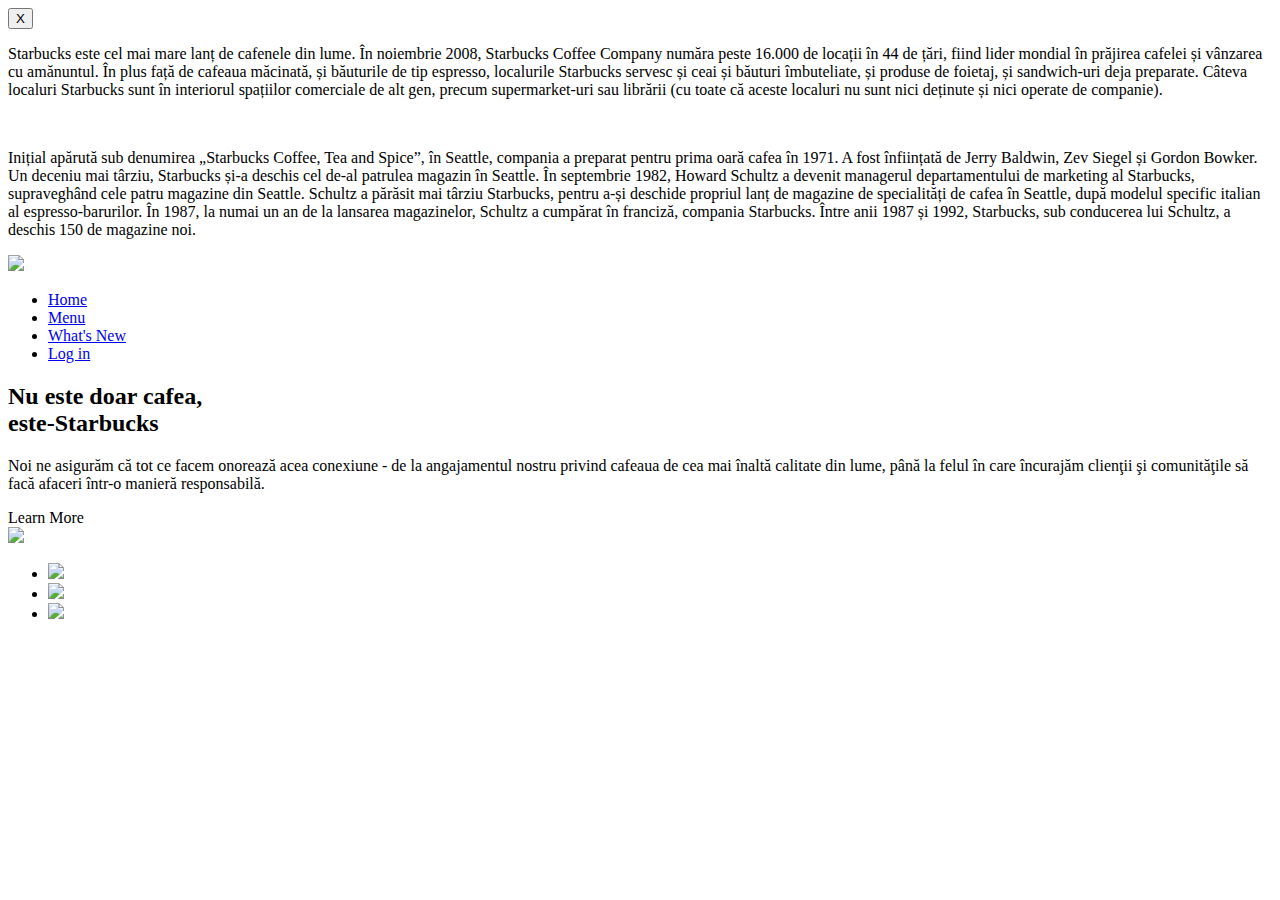
==== index.html @ b0ba19b4 "firstpush" ====
<!DOCTYPE html>
<html lang="en">
  <head>
    <meta charset="UTF-8" />
    <title>Starbucks</title>
    <link rel="stylesheet" href="./css/style.css" />
  </head>
  <body>
    <div id="showMore1" class="moreInfo hidden">
      <button id="closeMoreB" onclick="closeMore('showMore1')">X</button>
      <p>
        Starbucks este cel mai mare lanț de cafenele din lume. În noiembrie
        2008, Starbucks Coffee Company număra peste 16.000 de locații în 44 de
        țări, fiind lider mondial în prăjirea cafelei și vânzarea cu amănuntul.
        În plus față de cafeaua măcinată, și băuturile de tip espresso,
        localurile Starbucks servesc și ceai și băuturi îmbuteliate, și produse
        de foietaj, și sandwich-uri deja preparate. Câteva localuri Starbucks
        sunt în interiorul spațiilor comerciale de alt gen, precum
        supermarket-uri sau librării (cu toate că aceste localuri nu sunt nici
        deținute și nici operate de companie).
      </p>
      <br>
      <p>
        Inițial apărută sub denumirea „Starbucks Coffee, Tea and Spice”, în
        Seattle, compania a preparat pentru prima oară cafea în 1971. A fost
        înființată de Jerry Baldwin, Zev Siegel și Gordon Bowker. Un deceniu
        mai târziu, Starbucks și-a deschis cel de-al patrulea magazin în
        Seattle. În septembrie 1982, Howard Schultz a devenit managerul
        departamentului de marketing al Starbucks, supraveghând cele patru
        magazine din Seattle. Schultz a părăsit mai târziu Starbucks, pentru
        a-și deschide propriul lanț de magazine de specialități de cafea în
        Seattle, după modelul specific italian al espresso-barurilor. În
        1987, la numai un an de la lansarea magazinelor, Schultz a cumpărat în
        franciză, compania Starbucks. Între anii 1987 și 1992, Starbucks, sub
        conducerea lui Schultz, a deschis 150 de magazine noi.
      </p>
    </div>
    <section>
      <header>
        <a href="#" class="logo"><img src="../Starbucks/imagini/logo.png" /></a>
        <ul>
          <li><a href="index.html">Home</a></li>
          <li><a href="pages/menu.html">Menu</a></li>
          <li><a href="#">What's New</a></li>
          <li><a href="#">Log in</a></li>
        </ul>
      </header>
      <div class="content">
        <div class="textBox">
          <h2>Nu este doar cafea, <br />este-<span>Starbucks</span></h2>
          <p>
            Noi ne asigurăm că tot ce facem onorează acea conexiune - de la
            angajamentul nostru privind cafeaua de cea mai înaltă calitate din
            lume, până la felul în care încurajăm clienţii şi comunităţile să
            facă afaceri într-o manieră responsabilă.
          </p>
          <a onclick="showMore('showMore1')">Learn More</a>
        </div>
      </div>
      <div class="imgBox">
        <img src="imagini/img1.png" class="Starbucks" />
      </div>
      <ul class="thumb">
        <li>
          <a href="pages/dGreen.html">
            <img src="imagini/thumb1.png" />
          </a>
        </li>
        <li>
          <a href="pages/dPink.html">
            <img src="imagini/thumb2.png" />
          </a>
        </li>
        <li>
          <a href="pages/dPurple.html">
            <img src="imagini/thumb3.png" />
          </a>
        </li>
      </ul>
    </section>

    <script src="scripts/index.js"></script>
  </body>
</html>
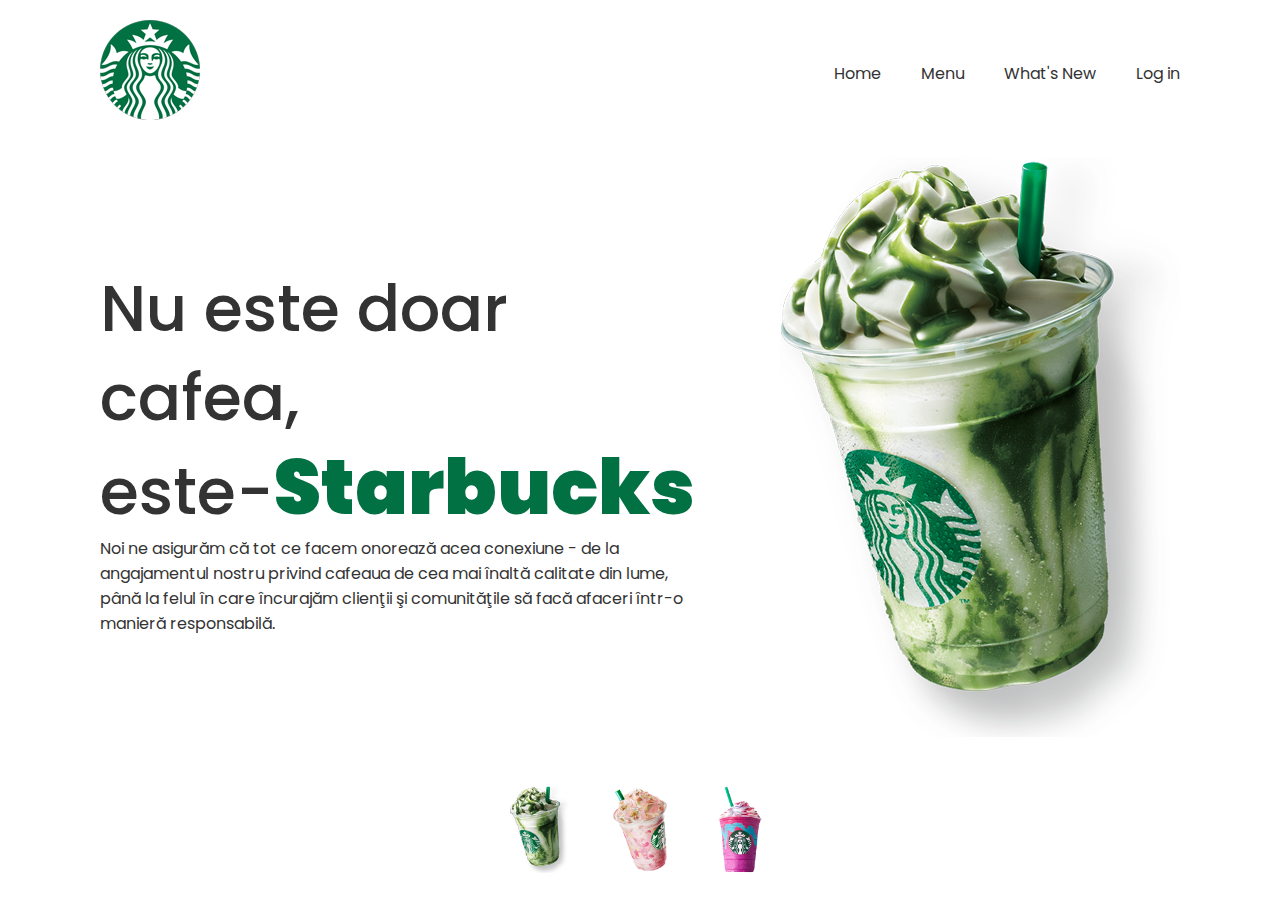
==== commit 9db1be77: "HTMLupdt" ====
--- a/index.html
+++ b/index.html
@@ -6,38 +6,9 @@
     <link rel="stylesheet" href="./css/style.css" />
   </head>
   <body>
-    <div id="showMore1" class="moreInfo hidden">
-      <button id="closeMoreB" onclick="closeMore('showMore1')">X</button>
-      <p>
-        Starbucks este cel mai mare lanț de cafenele din lume. În noiembrie
-        2008, Starbucks Coffee Company număra peste 16.000 de locații în 44 de
-        țări, fiind lider mondial în prăjirea cafelei și vânzarea cu amănuntul.
-        În plus față de cafeaua măcinată, și băuturile de tip espresso,
-        localurile Starbucks servesc și ceai și băuturi îmbuteliate, și produse
-        de foietaj, și sandwich-uri deja preparate. Câteva localuri Starbucks
-        sunt în interiorul spațiilor comerciale de alt gen, precum
-        supermarket-uri sau librării (cu toate că aceste localuri nu sunt nici
-        deținute și nici operate de companie).
-      </p>
-      <br>
-      <p>
-        Inițial apărută sub denumirea „Starbucks Coffee, Tea and Spice”, în
-        Seattle, compania a preparat pentru prima oară cafea în 1971. A fost
-        înființată de Jerry Baldwin, Zev Siegel și Gordon Bowker. Un deceniu
-        mai târziu, Starbucks și-a deschis cel de-al patrulea magazin în
-        Seattle. În septembrie 1982, Howard Schultz a devenit managerul
-        departamentului de marketing al Starbucks, supraveghând cele patru
-        magazine din Seattle. Schultz a părăsit mai târziu Starbucks, pentru
-        a-și deschide propriul lanț de magazine de specialități de cafea în
-        Seattle, după modelul specific italian al espresso-barurilor. În
-        1987, la numai un an de la lansarea magazinelor, Schultz a cumpărat în
-        franciză, compania Starbucks. Între anii 1987 și 1992, Starbucks, sub
-        conducerea lui Schultz, a deschis 150 de magazine noi.
-      </p>
-    </div>
     <section>
       <header>
-        <a href="#" class="logo"><img src="../Starbucks/imagini/logo.png" /></a>
+        <a href="#" class="logo"><img src="imagini/logo.png" /></a>
         <ul>
           <li><a href="index.html">Home</a></li>
           <li><a href="pages/menu.html">Menu</a></li>
@@ -54,7 +25,6 @@
             lume, până la felul în care încurajăm clienţii şi comunităţile să
             facă afaceri într-o manieră responsabilă.
           </p>
-          <a onclick="showMore('showMore1')">Learn More</a>
         </div>
       </div>
       <div class="imgBox">
@@ -78,7 +48,5 @@
         </li>
       </ul>
     </section>
-
-    <script src="scripts/index.js"></script>
   </body>
 </html>
--- a/css/style.css
+++ b/css/style.css
@@ -0,0 +1,168 @@
+@import url('https://fonts.googleapis.com/css?family=Poppins:200,300,400,500,600,700,800,900&display=swap');
+*
+{
+    margin: 0;
+    padding: 0;
+    box-sizing: border-box;
+    font-family: 'Poppins', sans-serif;
+}
+
+section
+{
+ position: relative;
+width: 100%;
+min-height: 100vh;
+padding: 100px;
+display: flex;
+justify-content: space-between;
+align-items: center;
+background: #fff;
+}
+header
+{
+    position: absolute;
+    top: 0;
+    left: 0;
+    width: 100%;
+    padding: 20px 100px;
+    display: flex;
+justify-content: space-between;
+align-items: center;
+}
+header .logo
+{
+    position: relative;
+    max-width: 80px;
+}
+header ul
+{
+    position: relative;
+    display: flex;
+}
+header ul li
+{
+    list-style: none;
+    
+}
+header ul li a
+{
+    display: inline-block;
+    color: #333;
+    font-weight: 400;
+    margin-left: 40px;
+    text-decoration: none;
+}
+.content
+{
+    position: relative;
+    width: 100%;
+    display: flex;
+    justify-content: space-between;
+    align-items: center;
+    
+}
+.content .textBox
+{
+    position: relative;
+    max-width: 600px;
+}
+.content .textBox h2
+{
+    color: #333;
+    font-size: 4em;
+    line-height: 1.4em;
+    font-weight: 500;
+}
+.content .textBox h2 span
+{
+    color: #017143;
+    font-size: 1.2em;
+    font-weight: 900;
+}
+.content .textBox p
+{
+    color: #333;
+}
+.content .textBox a{
+
+    cursor: pointer;
+
+    display: inline-block;
+    margin-top: 20px;
+    padding: 8px 20px;
+    background: #017143;
+    color: #fff;
+    border-radius: 40px;
+    font-weight: 500;
+    letter-spacing: 1px;
+    text-decoration: none;
+}
+.content .imgBox
+{
+  width: 600px;
+  display: flex;
+  justify-content: flex-end;
+  padding-right: 50px;
+  margin-top: 50px;
+}
+.content .imgBox img
+{
+    max-width: 340px;
+}
+.thumb
+{
+    position: absolute;
+    left: 50%;
+    bottom: 20px;
+    transform: translateX(-50%);
+    display: flex;
+}
+.thumb li
+{
+    list-style: none;
+    display: inline-block;
+    margin: 0 20px;
+    cursor: pointer;
+    transition: 0.5s;
+}
+.thumb li:hover
+{
+  transform: translateY(-15px);  
+}
+
+.thumb li img
+{
+    max-width: 60px;
+    
+}
+
+.moreInfo{
+    background-image: linear-gradient(rgba(0, 0, 0, 0.7), rgba(0, 0, 0, 0.8));
+    position: fixed;
+    left: 50%;
+    top: 10%;
+    width: 80vh;
+    height: 80vh;
+    transform: translate(-50%, 0);
+    z-index: 1;
+    padding: 25px;
+}
+
+.moreInfo p{
+    color: white;
+    margin-top: 40px;
+}
+
+.hidden{
+    display: none;
+}
+
+#closeMoreB{
+    background-color: transparent;
+    border-style: none;
+    cursor: pointer;
+    font-size: 30px;
+    position: absolute;
+    right: 10px;
+    top: 0;
+}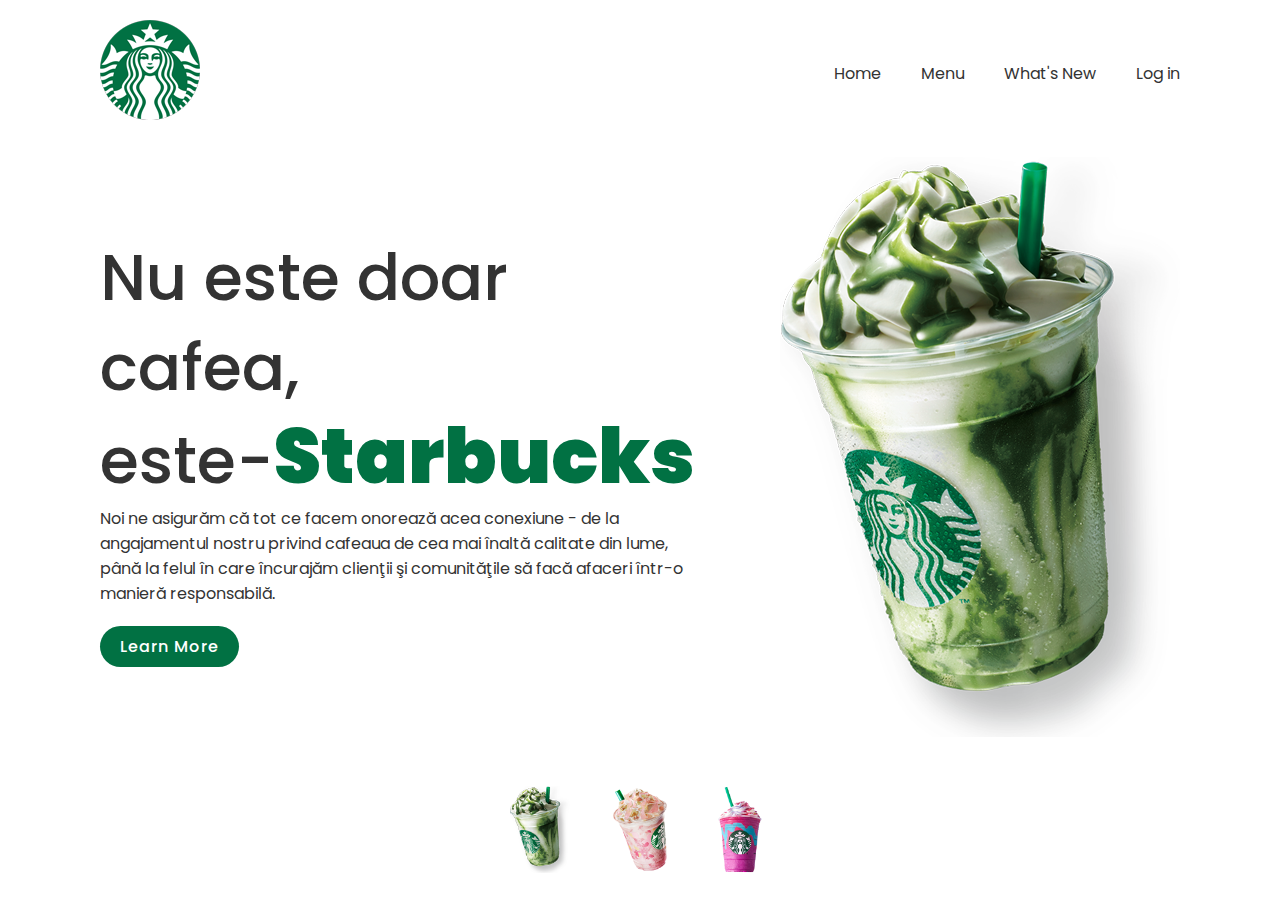
==== commit 904e95a6: "JSupdt" ====
--- a/index.html
+++ b/index.html
@@ -6,6 +6,35 @@
     <link rel="stylesheet" href="./css/style.css" />
   </head>
   <body>
+    <div id="showMore1" class="moreInfo hidden">
+      <button id="closeMoreB" onclick="closeMore('showMore1')">X</button>
+      <p>
+        Starbucks este cel mai mare lanț de cafenele din lume. În noiembrie
+        2008, Starbucks Coffee Company număra peste 16.000 de locații în 44 de
+        țări, fiind lider mondial în prăjirea cafelei și vânzarea cu amănuntul.
+        În plus față de cafeaua măcinată, și băuturile de tip espresso,
+        localurile Starbucks servesc și ceai și băuturi îmbuteliate, și produse
+        de foietaj, și sandwich-uri deja preparate. Câteva localuri Starbucks
+        sunt în interiorul spațiilor comerciale de alt gen, precum
+        supermarket-uri sau librării (cu toate că aceste localuri nu sunt nici
+        deținute și nici operate de companie).
+      </p>
+      <br>
+      <p>
+        Inițial apărută sub denumirea „Starbucks Coffee, Tea and Spice”, în
+        Seattle, compania a preparat pentru prima oară cafea în 1971. A fost
+        înființată de Jerry Baldwin, Zev Siegel și Gordon Bowker. Un deceniu
+        mai târziu, Starbucks și-a deschis cel de-al patrulea magazin în
+        Seattle. În septembrie 1982, Howard Schultz a devenit managerul
+        departamentului de marketing al Starbucks, supraveghând cele patru
+        magazine din Seattle. Schultz a părăsit mai târziu Starbucks, pentru
+        a-și deschide propriul lanț de magazine de specialități de cafea în
+        Seattle, după modelul specific italian al espresso-barurilor. În
+        1987, la numai un an de la lansarea magazinelor, Schultz a cumpărat în
+        franciză, compania Starbucks. Între anii 1987 și 1992, Starbucks, sub
+        conducerea lui Schultz, a deschis 150 de magazine noi.
+      </p>
+    </div>
     <section>
       <header>
         <a href="#" class="logo"><img src="imagini/logo.png" /></a>
@@ -25,6 +54,7 @@
             lume, până la felul în care încurajăm clienţii şi comunităţile să
             facă afaceri într-o manieră responsabilă.
           </p>
+          <a onclick="showMore('showMore1')">Learn More</a>
         </div>
       </div>
       <div class="imgBox">
@@ -48,5 +78,7 @@
         </li>
       </ul>
     </section>
+
+    <script src="scripts/index.js"></script>
   </body>
 </html>
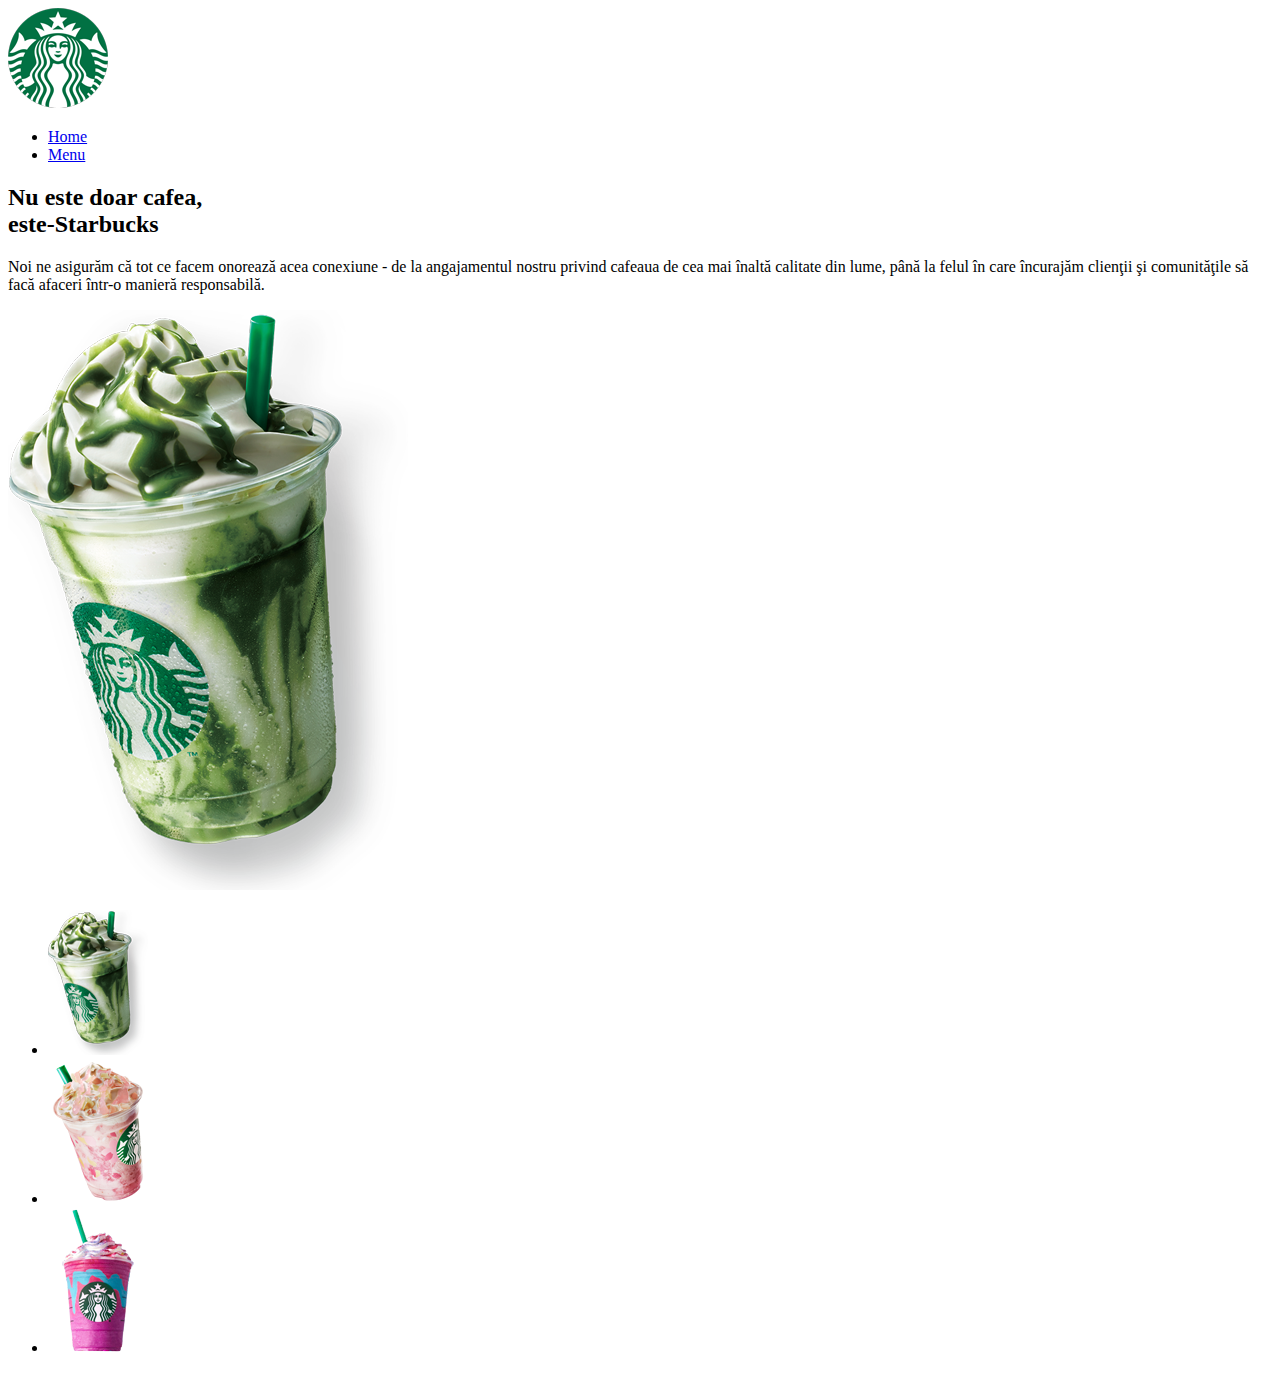
==== commit f0f4a164: "HTML_lastFix" ====
--- a/index.html
+++ b/index.html
@@ -3,50 +3,18 @@
   <head>
     <meta charset="UTF-8" />
     <title>Starbucks</title>
-    <link rel="stylesheet" href="./css/style.css" />
   </head>
   <body>
-    <div id="showMore1" class="moreInfo hidden">
-      <button id="closeMoreB" onclick="closeMore('showMore1')">X</button>
-      <p>
-        Starbucks este cel mai mare lanț de cafenele din lume. În noiembrie
-        2008, Starbucks Coffee Company număra peste 16.000 de locații în 44 de
-        țări, fiind lider mondial în prăjirea cafelei și vânzarea cu amănuntul.
-        În plus față de cafeaua măcinată, și băuturile de tip espresso,
-        localurile Starbucks servesc și ceai și băuturi îmbuteliate, și produse
-        de foietaj, și sandwich-uri deja preparate. Câteva localuri Starbucks
-        sunt în interiorul spațiilor comerciale de alt gen, precum
-        supermarket-uri sau librării (cu toate că aceste localuri nu sunt nici
-        deținute și nici operate de companie).
-      </p>
-      <br>
-      <p>
-        Inițial apărută sub denumirea „Starbucks Coffee, Tea and Spice”, în
-        Seattle, compania a preparat pentru prima oară cafea în 1971. A fost
-        înființată de Jerry Baldwin, Zev Siegel și Gordon Bowker. Un deceniu
-        mai târziu, Starbucks și-a deschis cel de-al patrulea magazin în
-        Seattle. În septembrie 1982, Howard Schultz a devenit managerul
-        departamentului de marketing al Starbucks, supraveghând cele patru
-        magazine din Seattle. Schultz a părăsit mai târziu Starbucks, pentru
-        a-și deschide propriul lanț de magazine de specialități de cafea în
-        Seattle, după modelul specific italian al espresso-barurilor. În
-        1987, la numai un an de la lansarea magazinelor, Schultz a cumpărat în
-        franciză, compania Starbucks. Între anii 1987 și 1992, Starbucks, sub
-        conducerea lui Schultz, a deschis 150 de magazine noi.
-      </p>
-    </div>
     <section>
       <header>
-        <a href="#" class="logo"><img src="imagini/logo.png" /></a>
+        <a href="#"><img src="imagini/logo.png" /></a>
         <ul>
           <li><a href="index.html">Home</a></li>
           <li><a href="pages/menu.html">Menu</a></li>
-          <li><a href="#">What's New</a></li>
-          <li><a href="#">Log in</a></li>
         </ul>
       </header>
-      <div class="content">
-        <div class="textBox">
+      <div>
+        <div>
           <h2>Nu este doar cafea, <br />este-<span>Starbucks</span></h2>
           <p>
             Noi ne asigurăm că tot ce facem onorează acea conexiune - de la
@@ -54,13 +22,12 @@
             lume, până la felul în care încurajăm clienţii şi comunităţile să
             facă afaceri într-o manieră responsabilă.
           </p>
-          <a onclick="showMore('showMore1')">Learn More</a>
         </div>
       </div>
-      <div class="imgBox">
-        <img src="imagini/img1.png" class="Starbucks" />
+      <div>
+        <img src="imagini/img1.png"/>
       </div>
-      <ul class="thumb">
+      <ul>
         <li>
           <a href="pages/dGreen.html">
             <img src="imagini/thumb1.png" />
@@ -78,7 +45,5 @@
         </li>
       </ul>
     </section>
-
-    <script src="scripts/index.js"></script>
   </body>
 </html>
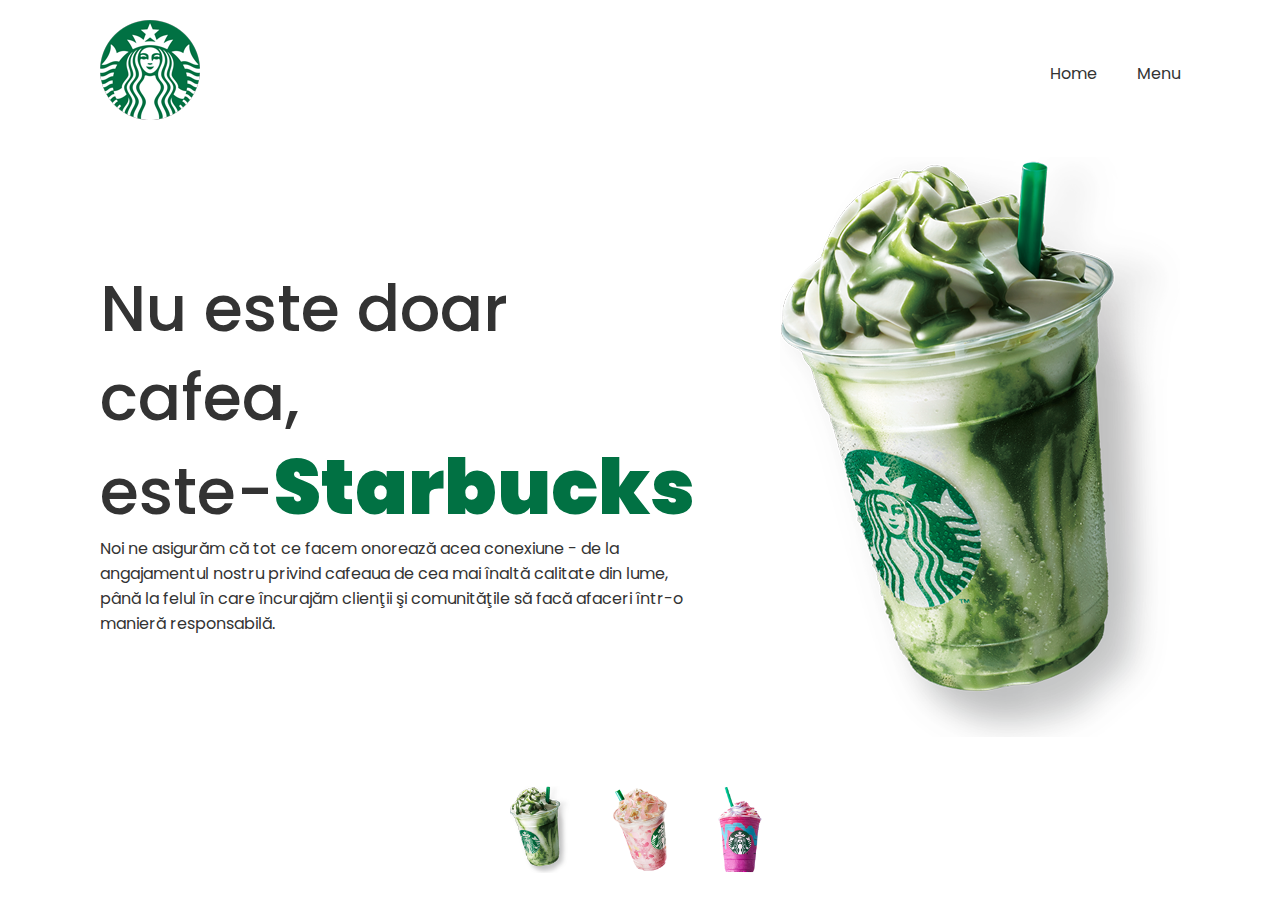
==== commit f86bfb09: "CSS_lastFix" ====
--- a/index.html
+++ b/index.html
@@ -3,18 +3,19 @@
   <head>
     <meta charset="UTF-8" />
     <title>Starbucks</title>
+    <link rel="stylesheet" href="./css/style.css" />
   </head>
   <body>
     <section>
       <header>
-        <a href="#"><img src="imagini/logo.png" /></a>
+        <a href="#" class="logo"><img src="imagini/logo.png" /></a>
         <ul>
           <li><a href="index.html">Home</a></li>
           <li><a href="pages/menu.html">Menu</a></li>
         </ul>
       </header>
-      <div>
-        <div>
+      <div class="content">
+        <div class="textBox">
           <h2>Nu este doar cafea, <br />este-<span>Starbucks</span></h2>
           <p>
             Noi ne asigurăm că tot ce facem onorează acea conexiune - de la
@@ -24,10 +25,10 @@
           </p>
         </div>
       </div>
-      <div>
-        <img src="imagini/img1.png"/>
+      <div class="imgBox">
+        <img src="imagini/img1.png" class="Starbucks" />
       </div>
-      <ul>
+      <ul class="thumb">
         <li>
           <a href="pages/dGreen.html">
             <img src="imagini/thumb1.png" />
--- a/css/style.css
+++ b/css/style.css
@@ -0,0 +1,168 @@
+@import url('https://fonts.googleapis.com/css?family=Poppins:200,300,400,500,600,700,800,900&display=swap');
+*
+{
+    margin: 0;
+    padding: 0;
+    box-sizing: border-box;
+    font-family: 'Poppins', sans-serif;
+}
+
+section
+{
+ position: relative;
+width: 100%;
+min-height: 100vh;
+padding: 100px;
+display: flex;
+justify-content: space-between;
+align-items: center;
+background: #fff;
+}
+header
+{
+    position: absolute;
+    top: 0;
+    left: 0;
+    width: 100%;
+    padding: 20px 100px;
+    display: flex;
+justify-content: space-between;
+align-items: center;
+}
+header .logo
+{
+    position: relative;
+    max-width: 80px;
+}
+header ul
+{
+    position: relative;
+    display: flex;
+}
+header ul li
+{
+    list-style: none;
+    
+}
+header ul li a
+{
+    display: inline-block;
+    color: #333;
+    font-weight: 400;
+    margin-left: 40px;
+    text-decoration: none;
+}
+.content
+{
+    position: relative;
+    width: 100%;
+    display: flex;
+    justify-content: space-between;
+    align-items: center;
+    
+}
+.content .textBox
+{
+    position: relative;
+    max-width: 600px;
+}
+.content .textBox h2
+{
+    color: #333;
+    font-size: 4em;
+    line-height: 1.4em;
+    font-weight: 500;
+}
+.content .textBox h2 span
+{
+    color: #017143;
+    font-size: 1.2em;
+    font-weight: 900;
+}
+.content .textBox p
+{
+    color: #333;
+}
+.content .textBox a{
+
+    cursor: pointer;
+
+    display: inline-block;
+    margin-top: 20px;
+    padding: 8px 20px;
+    background: #017143;
+    color: #fff;
+    border-radius: 40px;
+    font-weight: 500;
+    letter-spacing: 1px;
+    text-decoration: none;
+}
+.content .imgBox
+{
+  width: 600px;
+  display: flex;
+  justify-content: flex-end;
+  padding-right: 50px;
+  margin-top: 50px;
+}
+.content .imgBox img
+{
+    max-width: 340px;
+}
+.thumb
+{
+    position: absolute;
+    left: 50%;
+    bottom: 20px;
+    transform: translateX(-50%);
+    display: flex;
+}
+.thumb li
+{
+    list-style: none;
+    display: inline-block;
+    margin: 0 20px;
+    cursor: pointer;
+    transition: 0.5s;
+}
+.thumb li:hover
+{
+  transform: translateY(-15px);  
+}
+
+.thumb li img
+{
+    max-width: 60px;
+    
+}
+
+.moreInfo{
+    background-image: linear-gradient(rgba(0, 0, 0, 0.7), rgba(0, 0, 0, 0.8));
+    position: fixed;
+    left: 50%;
+    top: 10%;
+    width: 80vh;
+    height: 80vh;
+    transform: translate(-50%, 0);
+    z-index: 1;
+    padding: 25px;
+}
+
+.moreInfo p{
+    color: white;
+    margin-top: 40px;
+}
+
+.hidden{
+    display: none;
+}
+
+#closeMoreB{
+    background-color: transparent;
+    border-style: none;
+    cursor: pointer;
+    font-size: 30px;
+    position: absolute;
+    right: 10px;
+    top: 0;
+}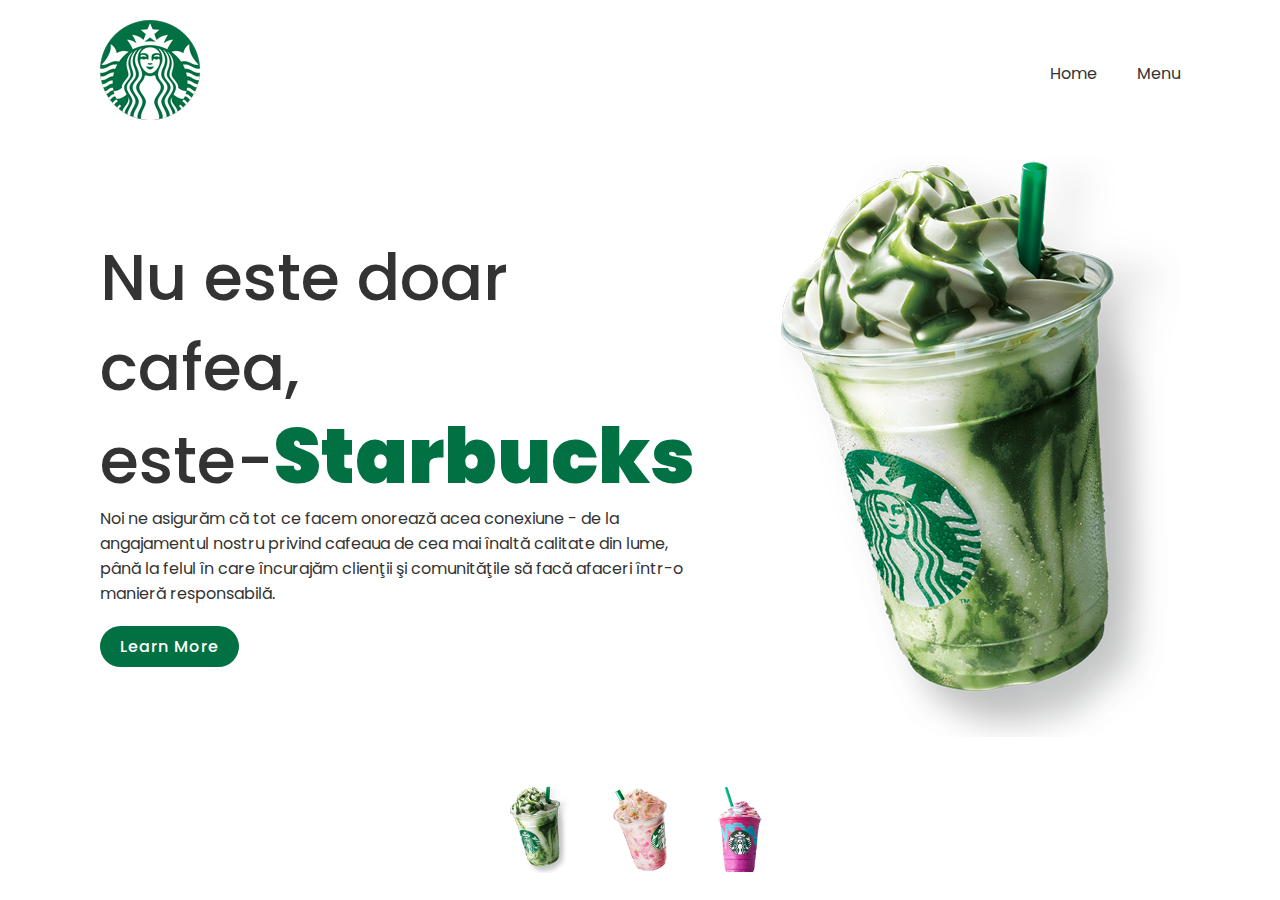
==== commit 27cf7eb8: "ssdd" ====
--- a/index.html
+++ b/index.html
@@ -6,6 +6,35 @@
     <link rel="stylesheet" href="./css/style.css" />
   </head>
   <body>
+    <div id="showMore1" class="moreInfo hidden">
+      <button id="closeMoreB" onclick="closeMore('showMore1')">X</button>
+      <p>
+        Starbucks este cel mai mare lanț de cafenele din lume. În noiembrie
+        2008, Starbucks Coffee Company număra peste 16.000 de locații în 44 de
+        țări, fiind lider mondial în prăjirea cafelei și vânzarea cu amănuntul.
+        În plus față de cafeaua măcinată, și băuturile de tip espresso,
+        localurile Starbucks servesc și ceai și băuturi îmbuteliate, și produse
+        de foietaj, și sandwich-uri deja preparate. Câteva localuri Starbucks
+        sunt în interiorul spațiilor comerciale de alt gen, precum
+        supermarket-uri sau librării (cu toate că aceste localuri nu sunt nici
+        deținute și nici operate de companie).
+      </p>
+      <br>
+      <p>
+        Inițial apărută sub denumirea „Starbucks Coffee, Tea and Spice”, în
+        Seattle, compania a preparat pentru prima oară cafea în 1971. A fost
+        înființată de Jerry Baldwin, Zev Siegel și Gordon Bowker. Un deceniu
+        mai târziu, Starbucks și-a deschis cel de-al patrulea magazin în
+        Seattle. În septembrie 1982, Howard Schultz a devenit managerul
+        departamentului de marketing al Starbucks, supraveghând cele patru
+        magazine din Seattle. Schultz a părăsit mai târziu Starbucks, pentru
+        a-și deschide propriul lanț de magazine de specialități de cafea în
+        Seattle, după modelul specific italian al espresso-barurilor. În
+        1987, la numai un an de la lansarea magazinelor, Schultz a cumpărat în
+        franciză, compania Starbucks. Între anii 1987 și 1992, Starbucks, sub
+        conducerea lui Schultz, a deschis 150 de magazine noi.
+      </p>
+    </div>
     <section>
       <header>
         <a href="#" class="logo"><img src="imagini/logo.png" /></a>
@@ -23,6 +52,7 @@
             lume, până la felul în care încurajăm clienţii şi comunităţile să
             facă afaceri într-o manieră responsabilă.
           </p>
+          <a onclick="showMore('showMore1')">Learn More</a>
         </div>
       </div>
       <div class="imgBox">
@@ -46,5 +76,7 @@
         </li>
       </ul>
     </section>
+
+    <script src="scripts/index.js"></script>
   </body>
 </html>
